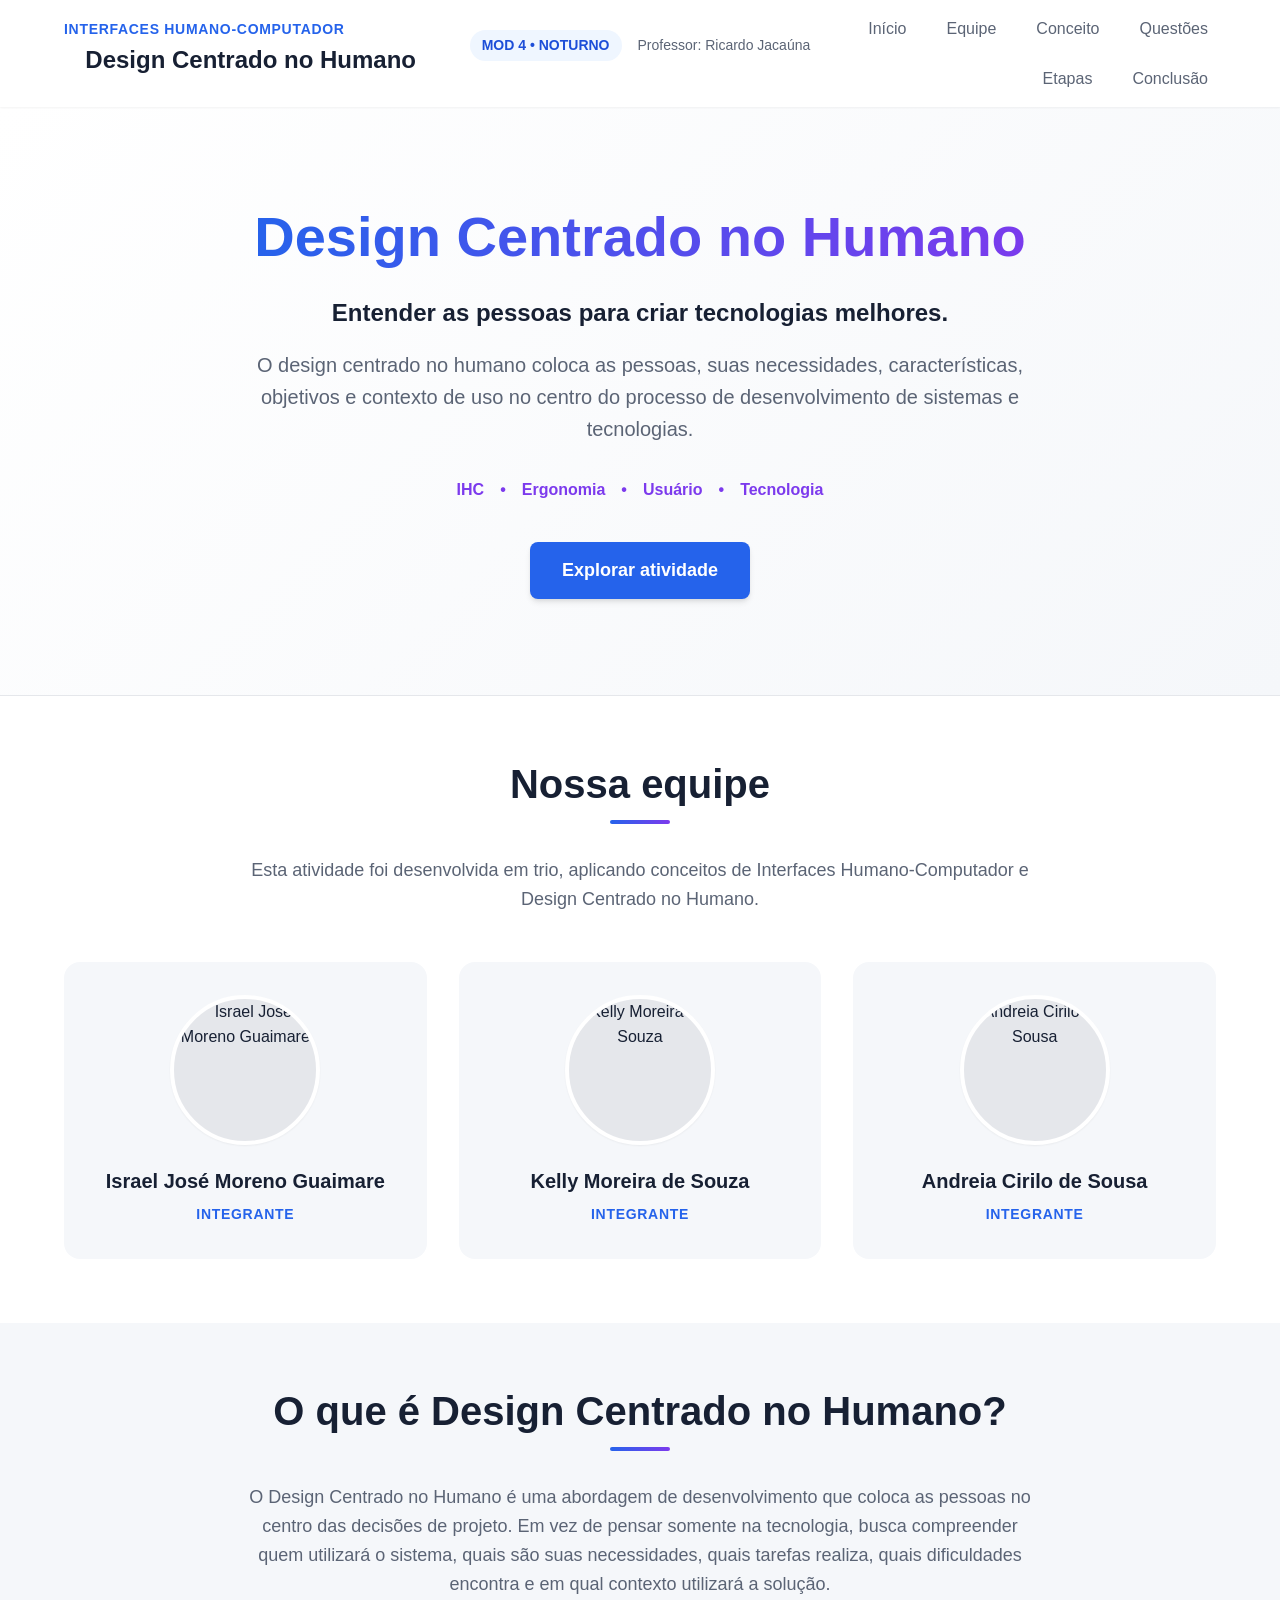
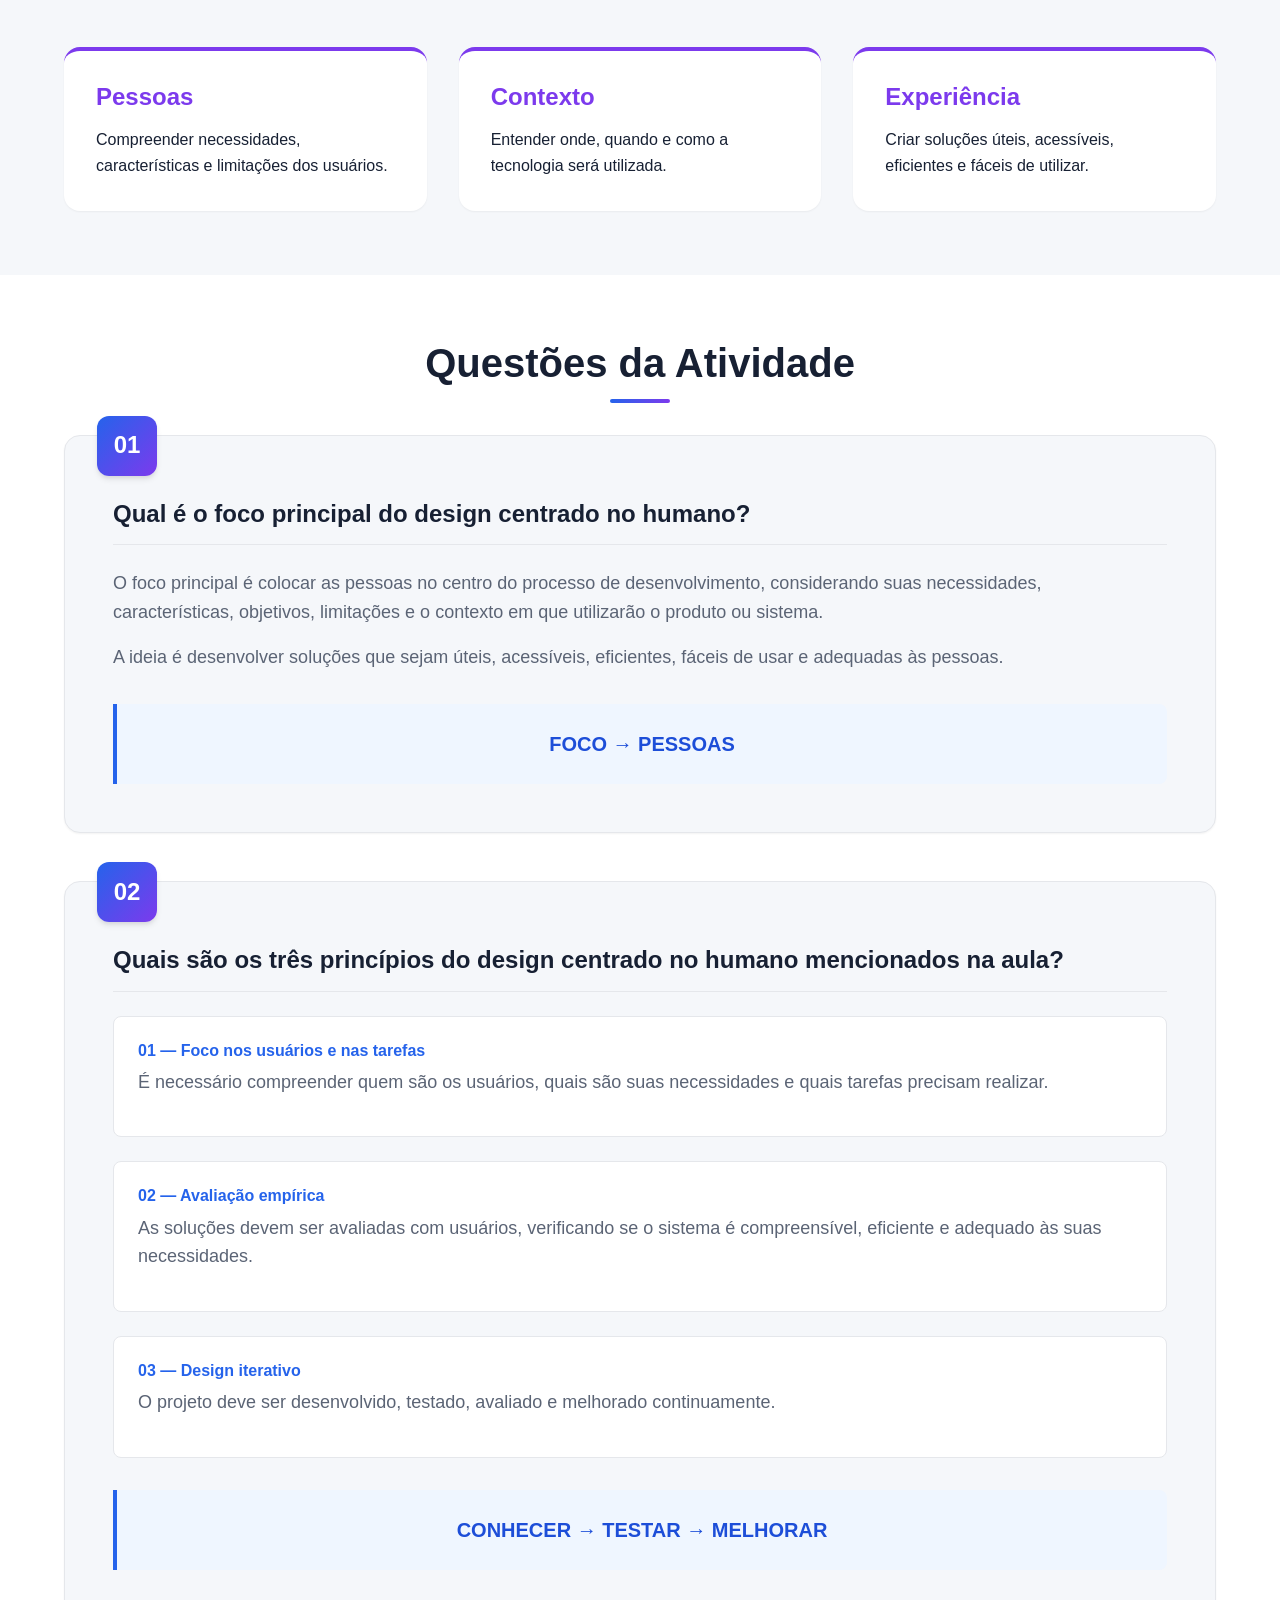
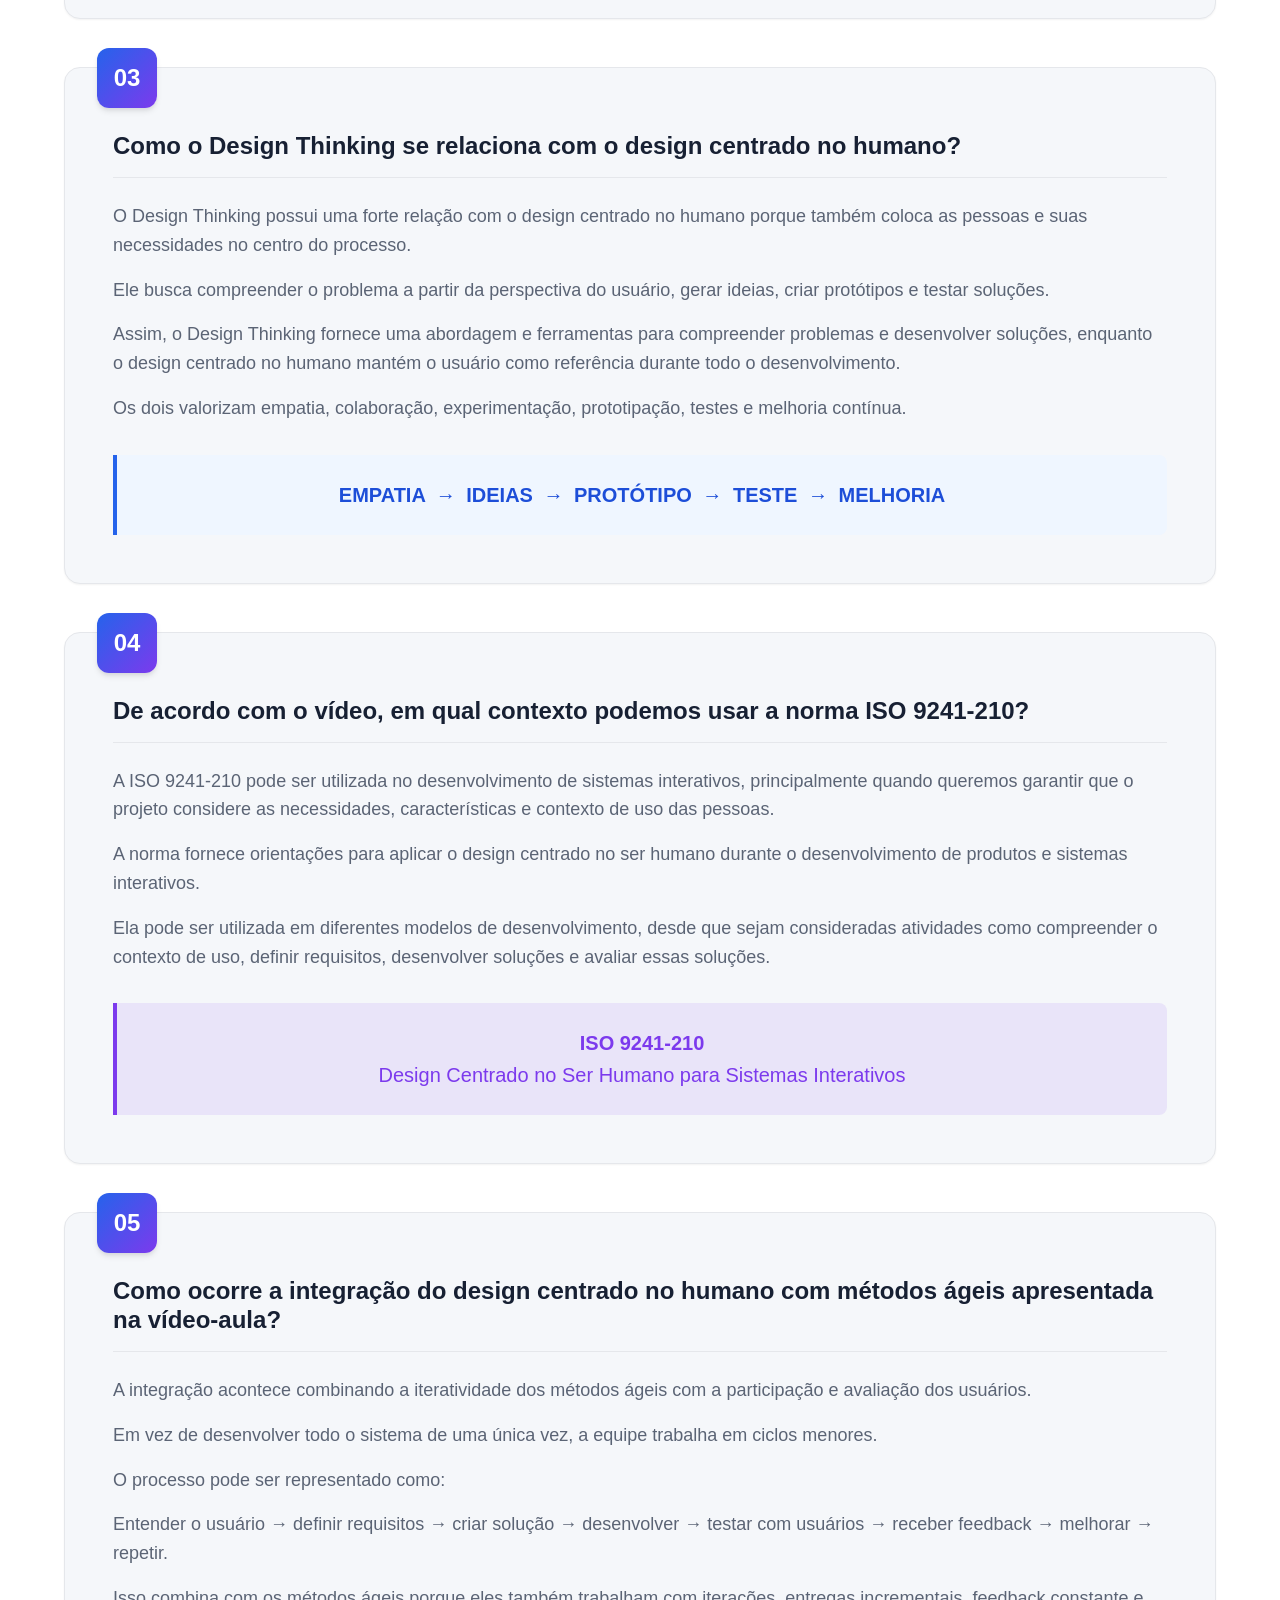
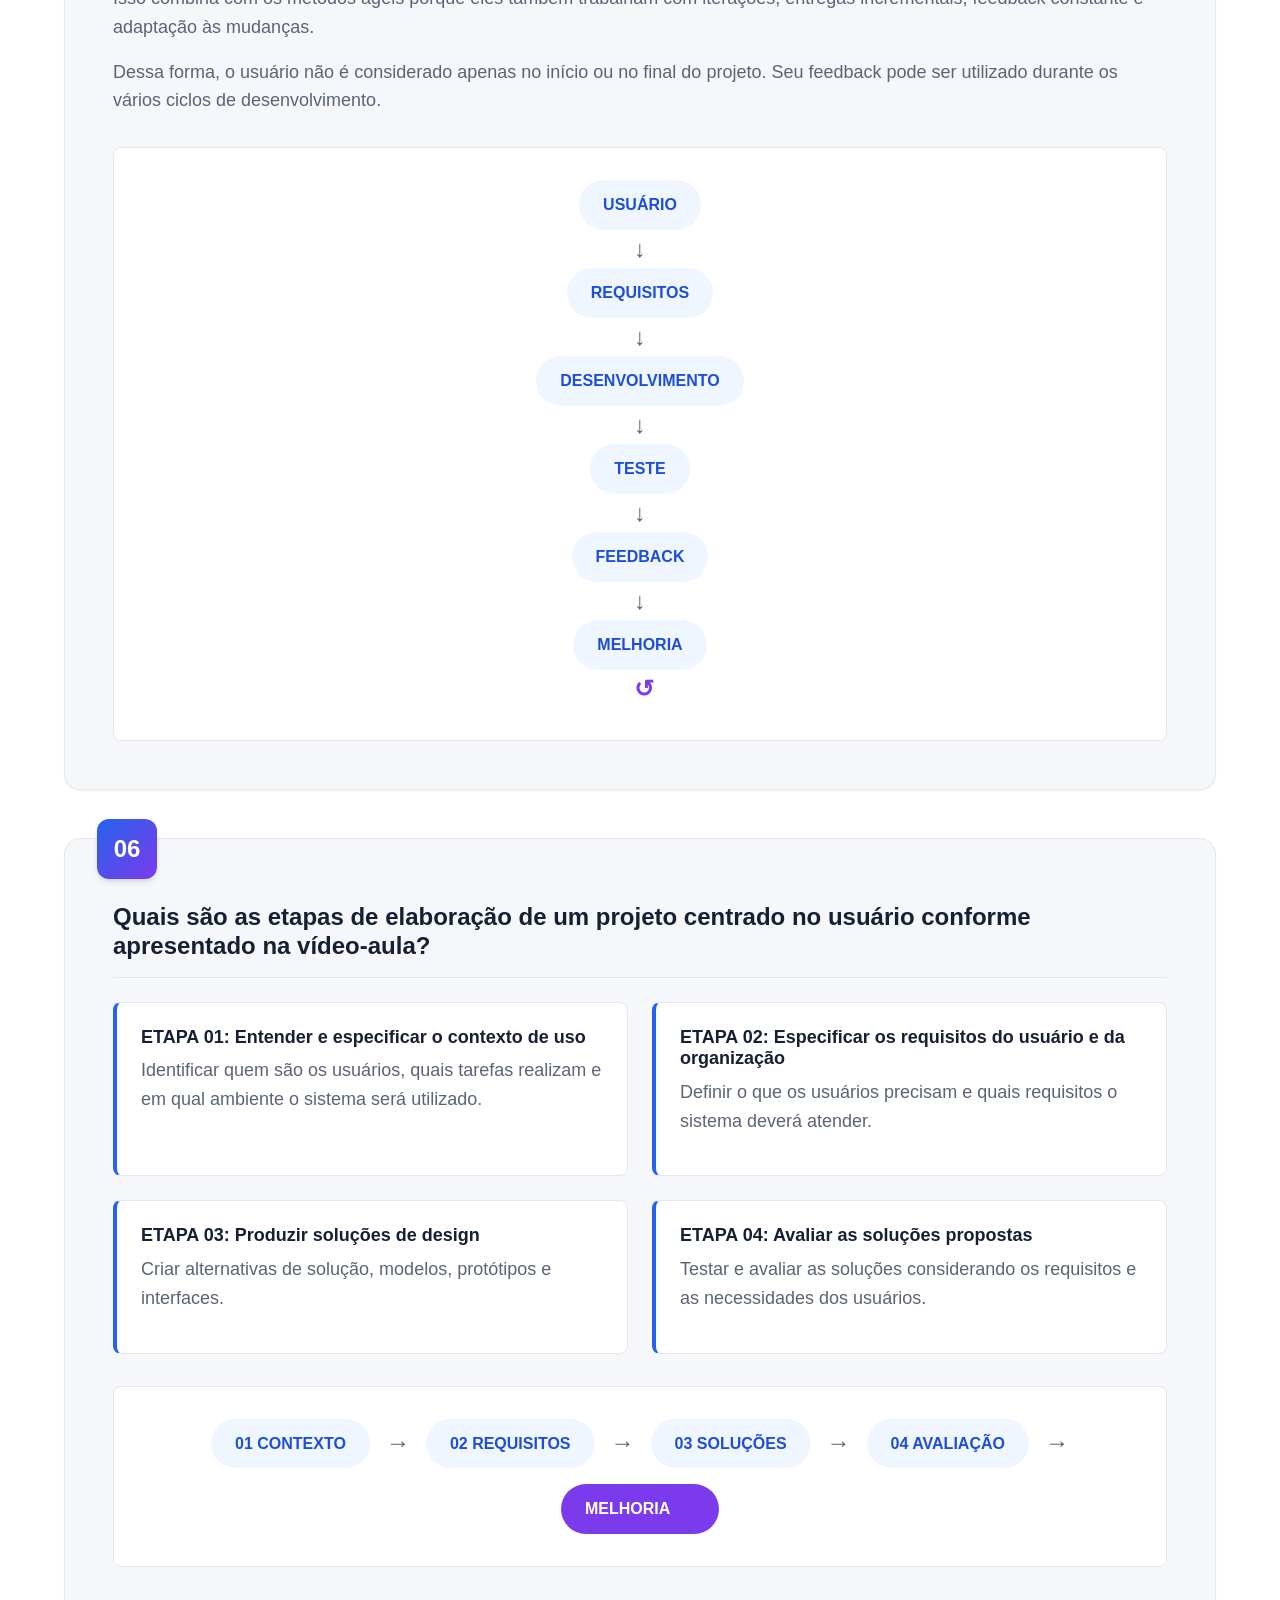
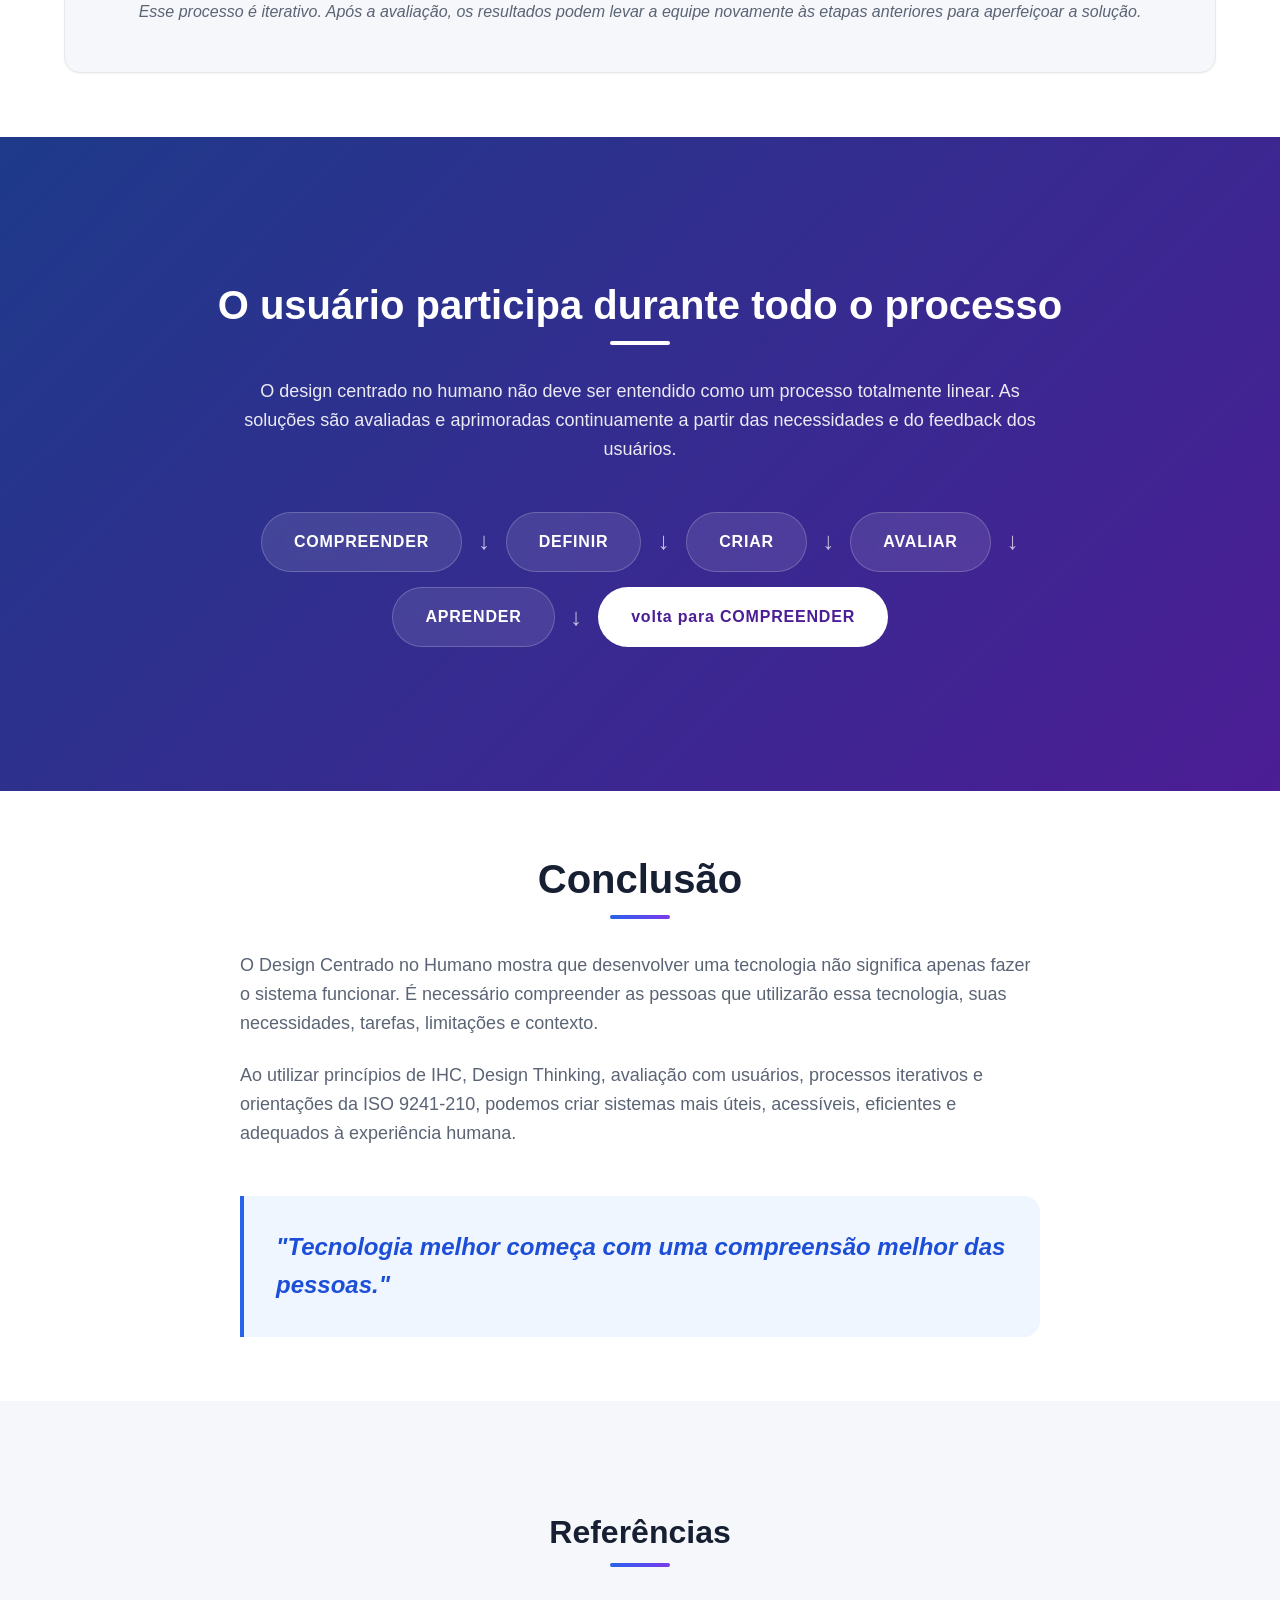
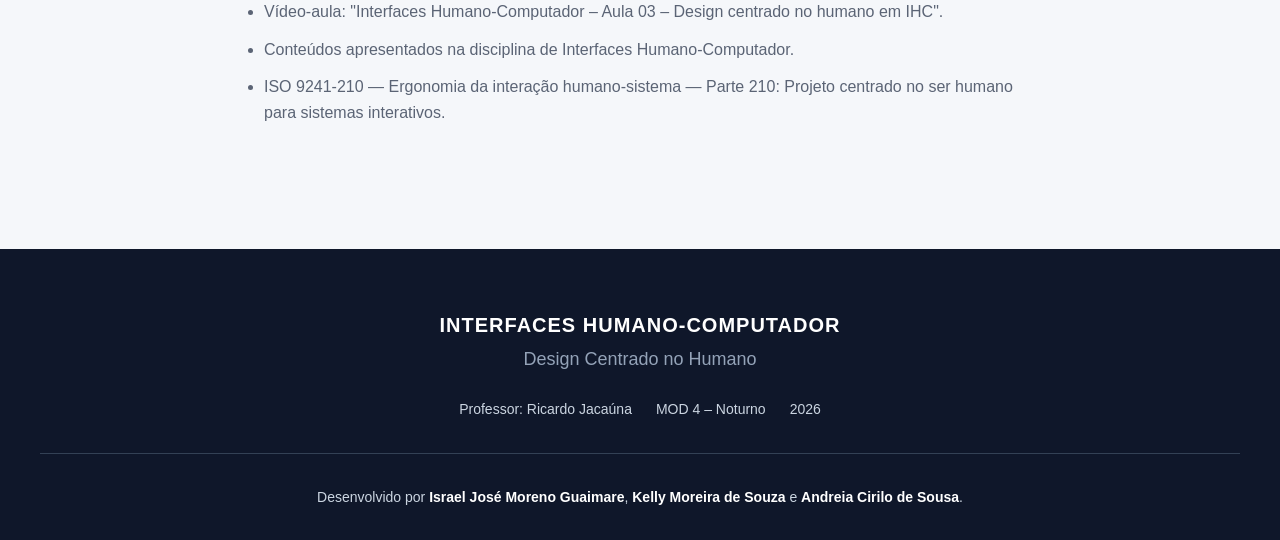
==== atividade-ihc/index.html @ 7237f689 "Projeto Acesso em Foco" ====
<!DOCTYPE html>
<html lang="pt-BR">
<head>
    <meta charset="UTF-8">
    <meta name="viewport" content="width=device-width, initial-scale=1.0">
    <meta name="description" content="Atividade acadêmica sobre Design Centrado no Humano na disciplina de Interfaces Humano-Computador.">
    <title>Design Centrado no Humano | IHC</title>
    <link rel="stylesheet" href="style.css">
</head>
<body>
    <header class="main-header">
        <div class="header-container">
            <div class="header-titles">
                <span class="discipline">INTERFACES HUMANO-COMPUTADOR</span>
                <h2 class="main-topic">Design Centrado no Humano</h2>
            </div>
            <div class="header-info">
                <span class="badge">MOD 4 &bull; NOTURNO</span>
                <span class="professor">Professor: Ricardo Jacaúna</span>
            </div>
            <nav class="main-nav" aria-label="Navegação principal">
                <ul>
                    <li><a href="#inicio">Início</a></li>
                    <li><a href="#equipe">Equipe</a></li>
                    <li><a href="#conceito">Conceito</a></li>
                    <li><a href="#questoes">Questões</a></li>
                    <li><a href="#etapas">Etapas</a></li>
                    <li><a href="#conclusao">Conclusão</a></li>
                </ul>
            </nav>
        </div>
    </header>

    <main>
        <section id="inicio" class="hero-section">
            <div class="hero-content">
                <h1 class="hero-title">Design Centrado no Humano</h1>
                <p class="hero-subtitle"><strong>Entender as pessoas para criar tecnologias melhores.</strong></p>
                <p class="hero-text">O design centrado no humano coloca as pessoas, suas necessidades, características, objetivos e contexto de uso no centro do processo de desenvolvimento de sistemas e tecnologias.</p>
                <div class="hero-tags">
                    <span>IHC</span> &bull; <span>Ergonomia</span> &bull; <span>Usuário</span> &bull; <span>Tecnologia</span>
                </div>
                <a href="#questoes" class="btn-primary">Explorar atividade</a>
            </div>
        </section>

        <section id="equipe" class="team-section">
            <div class="section-container">
                <h2>Nossa equipe</h2>
                <p class="section-intro">Esta atividade foi desenvolvida em trio, aplicando conceitos de Interfaces Humano-Computador e Design Centrado no Humano.</p>
                <div class="team-grid">
                    <article class="team-card">
                        <div class="img-wrapper">
                            <img src="img/israel.jpg" alt="Israel José Moreno Guaimare" class="team-img">
                        </div>
                        <h3 class="team-name">Israel José Moreno Guaimare</h3>
                        <span class="team-role">Integrante</span>
                    </article>
                    <article class="team-card">
                        <div class="img-wrapper">
                            <img src="img/kelly.jpg" alt="Kelly Moreira de Souza" class="team-img">
                        </div>
                        <h3 class="team-name">Kelly Moreira de Souza</h3>
                        <span class="team-role">Integrante</span>
                    </article>
                    <article class="team-card">
                        <div class="img-wrapper">
                            <img src="img/andreia.jpg" alt="Andreia Cirilo de Sousa" class="team-img">
                        </div>
                        <h3 class="team-name">Andreia Cirilo de Sousa</h3>
                        <span class="team-role">Integrante</span>
                    </article>
                </div>
            </div>
        </section>

        <section id="conceito" class="concept-section">
            <div class="section-container">
                <h2>O que é Design Centrado no Humano?</h2>
                <p class="section-intro">O Design Centrado no Humano é uma abordagem de desenvolvimento que coloca as pessoas no centro das decisões de projeto. Em vez de pensar somente na tecnologia, busca compreender quem utilizará o sistema, quais são suas necessidades, quais tarefas realiza, quais dificuldades encontra e em qual contexto utilizará a solução.</p>
                <div class="concept-grid">
                    <article class="concept-card">
                        <h3>Pessoas</h3>
                        <p>Compreender necessidades, características e limitações dos usuários.</p>
                    </article>
                    <article class="concept-card">
                        <h3>Contexto</h3>
                        <p>Entender onde, quando e como a tecnologia será utilizada.</p>
                    </article>
                    <article class="concept-card">
                        <h3>Experiência</h3>
                        <p>Criar soluções úteis, acessíveis, eficientes e fáceis de utilizar.</p>
                    </article>
                </div>
            </div>
        </section>

        <section id="questoes" class="questions-section">
            <div class="section-container">
                <h2>Questões da Atividade</h2>
                <div class="questions-grid">
                    <article class="question-card">
                        <div class="question-number">01</div>
                        <h3>Qual é o foco principal do design centrado no humano?</h3>
                        <div class="question-answer">
                            <p>O foco principal é colocar as pessoas no centro do processo de desenvolvimento, considerando suas necessidades, características, objetivos, limitações e o contexto em que utilizarão o produto ou sistema.</p>
                            <p>A ideia é desenvolver soluções que sejam úteis, acessíveis, eficientes, fáceis de usar e adequadas às pessoas.</p>
                        </div>
                        <div class="highlight-box">
                            <strong>FOCO &rarr; PESSOAS</strong>
                        </div>
                    </article>

                    <article class="question-card">
                        <div class="question-number">02</div>
                        <h3>Quais são os três princípios do design centrado no humano mencionados na aula?</h3>
                        <div class="question-answer principles-blocks">
                            <div class="principle-block">
                                <h4>01 &mdash; Foco nos usuários e nas tarefas</h4>
                                <p>É necessário compreender quem são os usuários, quais são suas necessidades e quais tarefas precisam realizar.</p>
                            </div>
                            <div class="principle-block">
                                <h4>02 &mdash; Avaliação empírica</h4>
                                <p>As soluções devem ser avaliadas com usuários, verificando se o sistema é compreensível, eficiente e adequado às suas necessidades.</p>
                            </div>
                            <div class="principle-block">
                                <h4>03 &mdash; Design iterativo</h4>
                                <p>O projeto deve ser desenvolvido, testado, avaliado e melhorado continuamente.</p>
                            </div>
                        </div>
                        <div class="highlight-box">
                            <strong>CONHECER &rarr; TESTAR &rarr; MELHORAR</strong>
                        </div>
                    </article>

                    <article class="question-card">
                        <div class="question-number">03</div>
                        <h3>Como o Design Thinking se relaciona com o design centrado no humano?</h3>
                        <div class="question-answer">
                            <p>O Design Thinking possui uma forte relação com o design centrado no humano porque também coloca as pessoas e suas necessidades no centro do processo.</p>
                            <p>Ele busca compreender o problema a partir da perspectiva do usuário, gerar ideias, criar protótipos e testar soluções.</p>
                            <p>Assim, o Design Thinking fornece uma abordagem e ferramentas para compreender problemas e desenvolver soluções, enquanto o design centrado no humano mantém o usuário como referência durante todo o desenvolvimento.</p>
                            <p>Os dois valorizam empatia, colaboração, experimentação, prototipação, testes e melhoria contínua.</p>
                        </div>
                        <div class="highlight-box flowchart-inline">
                            <strong>EMPATIA &rarr; IDEIAS &rarr; PROTÓTIPO &rarr; TESTE &rarr; MELHORIA</strong>
                        </div>
                    </article>

                    <article class="question-card">
                        <div class="question-number">04</div>
                        <h3>De acordo com o vídeo, em qual contexto podemos usar a norma ISO 9241-210?</h3>
                        <div class="question-answer">
                            <p>A ISO 9241-210 pode ser utilizada no desenvolvimento de sistemas interativos, principalmente quando queremos garantir que o projeto considere as necessidades, características e contexto de uso das pessoas.</p>
                            <p>A norma fornece orientações para aplicar o design centrado no ser humano durante o desenvolvimento de produtos e sistemas interativos.</p>
                            <p>Ela pode ser utilizada em diferentes modelos de desenvolvimento, desde que sejam consideradas atividades como compreender o contexto de uso, definir requisitos, desenvolver soluções e avaliar essas soluções.</p>
                        </div>
                        <div class="highlight-box highlight-iso">
                            <strong>ISO 9241-210</strong><br>
                            <span>Design Centrado no Ser Humano para Sistemas Interativos</span>
                        </div>
                    </article>

                    <article class="question-card">
                        <div class="question-number">05</div>
                        <h3>Como ocorre a integração do design centrado no humano com métodos ágeis apresentada na vídeo-aula?</h3>
                        <div class="question-answer">
                            <p>A integração acontece combinando a iteratividade dos métodos ágeis com a participação e avaliação dos usuários.</p>
                            <p>Em vez de desenvolver todo o sistema de uma única vez, a equipe trabalha em ciclos menores.</p>
                            <p>O processo pode ser representado como:</p>
                            <p>Entender o usuário &rarr; definir requisitos &rarr; criar solução &rarr; desenvolver &rarr; testar com usuários &rarr; receber feedback &rarr; melhorar &rarr; repetir.</p>
                            <p>Isso combina com os métodos ágeis porque eles também trabalham com iterações, entregas incrementais, feedback constante e adaptação às mudanças.</p>
                            <p>Dessa forma, o usuário não é considerado apenas no início ou no final do projeto. Seu feedback pode ser utilizado durante os vários ciclos de desenvolvimento.</p>
                        </div>
                        <div class="flowchart-vertical">
                            <div class="flow-item">USUÁRIO</div>
                            <div class="flow-arrow">&darr;</div>
                            <div class="flow-item">REQUISITOS</div>
                            <div class="flow-arrow">&darr;</div>
                            <div class="flow-item">DESENVOLVIMENTO</div>
                            <div class="flow-arrow">&darr;</div>
                            <div class="flow-item">TESTE</div>
                            <div class="flow-arrow">&darr;</div>
                            <div class="flow-item">FEEDBACK</div>
                            <div class="flow-arrow">&darr;</div>
                            <div class="flow-item">MELHORIA</div>
                            <div class="flow-arrow return-arrow">&circlearrowleft;</div>
                        </div>
                    </article>

                    <article class="question-card" id="etapas">
                        <div class="question-number">06</div>
                        <h3>Quais são as etapas de elaboração de um projeto centrado no usuário conforme apresentado na vídeo-aula?</h3>
                        <div class="question-answer stages-list">
                            <div class="stage-block">
                                <h4>ETAPA 01: Entender e especificar o contexto de uso</h4>
                                <p>Identificar quem são os usuários, quais tarefas realizam e em qual ambiente o sistema será utilizado.</p>
                            </div>
                            <div class="stage-block">
                                <h4>ETAPA 02: Especificar os requisitos do usuário e da organização</h4>
                                <p>Definir o que os usuários precisam e quais requisitos o sistema deverá atender.</p>
                            </div>
                            <div class="stage-block">
                                <h4>ETAPA 03: Produzir soluções de design</h4>
                                <p>Criar alternativas de solução, modelos, protótipos e interfaces.</p>
                            </div>
                            <div class="stage-block">
                                <h4>ETAPA 04: Avaliar as soluções propostas</h4>
                                <p>Testar e avaliar as soluções considerando os requisitos e as necessidades dos usuários.</p>
                            </div>
                        </div>
                        <div class="flowchart-horizontal">
                            <div class="flow-item">01 CONTEXTO</div>
                            <div class="flow-arrow">&rarr;</div>
                            <div class="flow-item">02 REQUISITOS</div>
                            <div class="flow-arrow">&rarr;</div>
                            <div class="flow-item">03 SOLUÇÕES</div>
                            <div class="flow-arrow">&rarr;</div>
                            <div class="flow-item">04 AVALIAÇÃO</div>
                            <div class="flow-arrow">&rarr;</div>
                            <div class="flow-item highlight">MELHORIA <span class="return-arrow">&circlearrowleft;</span></div>
                        </div>
                        <p class="stage-note">Esse processo é iterativo. Após a avaliação, os resultados podem levar a equipe novamente às etapas anteriores para aperfeiçoar a solução.</p>
                    </article>
                </div>
            </div>
        </section>

        <section class="special-process-section">
            <div class="section-container">
                <h2>O usuário participa durante todo o processo</h2>
                <p class="section-intro">O design centrado no humano não deve ser entendido como um processo totalmente linear. As soluções são avaliadas e aprimoradas continuamente a partir das necessidades e do feedback dos usuários.</p>
                
                <div class="process-circle">
                    <div class="process-step">COMPREENDER</div>
                    <div class="process-arrow">&darr;</div>
                    <div class="process-step">DEFINIR</div>
                    <div class="process-arrow">&darr;</div>
                    <div class="process-step">CRIAR</div>
                    <div class="process-arrow">&darr;</div>
                    <div class="process-step">AVALIAR</div>
                    <div class="process-arrow">&darr;</div>
                    <div class="process-step">APRENDER</div>
                    <div class="process-arrow">&darr;</div>
                    <div class="process-step return">volta para COMPREENDER</div>
                </div>
            </div>
        </section>

        <section id="conclusao" class="conclusion-section">
            <div class="section-container">
                <h2>Conclusão</h2>
                <div class="conclusion-content">
                    <p>O Design Centrado no Humano mostra que desenvolver uma tecnologia não significa apenas fazer o sistema funcionar. É necessário compreender as pessoas que utilizarão essa tecnologia, suas necessidades, tarefas, limitações e contexto.</p>
                    <p>Ao utilizar princípios de IHC, Design Thinking, avaliação com usuários, processos iterativos e orientações da ISO 9241-210, podemos criar sistemas mais úteis, acessíveis, eficientes e adequados à experiência humana.</p>
                    <blockquote class="conclusion-highlight">
                        "Tecnologia melhor começa com uma compreensão melhor das pessoas."
                    </blockquote>
                </div>
            </div>
        </section>

        <section id="referencias" class="references-section">
            <div class="section-container">
                <h2>Referências</h2>
                <ul class="references-list">
                    <li>Vídeo-aula: "Interfaces Humano-Computador – Aula 03 – Design centrado no humano em IHC".</li>
                    <li>Conteúdos apresentados na disciplina de Interfaces Humano-Computador.</li>
                    <li>ISO 9241-210 — Ergonomia da interação humano-sistema — Parte 210: Projeto centrado no ser humano para sistemas interativos.</li>
                </ul>
            </div>
        </section>
    </main>

    <footer class="main-footer">
        <div class="footer-container">
            <div class="footer-info">
                <h3>Interfaces Humano-Computador</h3>
                <p>Design Centrado no Humano</p>
                <div class="footer-details">
                    <span>Professor: Ricardo Jacaúna</span>
                    <span>MOD 4 &ndash; Noturno</span>
                    <span>2026</span>
                </div>
            </div>
            <div class="footer-credits">
                <p>Desenvolvido por <strong>Israel José Moreno Guaimare</strong>, <strong>Kelly Moreira de Souza</strong> e <strong>Andreia Cirilo de Sousa</strong>.</p>
            </div>
        </div>
    </footer>
</body>
</html>
---- atividade-ihc/style.css ----
/* ==========================================================================
   1. RESET
   ========================================================================== */
*, *::before, *::after {
    box-sizing: border-box;
    margin: 0;
    padding: 0;
}

html {
    scroll-behavior: smooth;
}

body {
    font-family: 'Segoe UI', Roboto, Helvetica, Arial, sans-serif;
    line-height: 1.6;
    background-color: var(--background);
    color: var(--text);
    -webkit-font-smoothing: antialiased;
}

img {
    max-width: 100%;
    display: block;
}

a {
    text-decoration: none;
    color: inherit;
}

ul {
    list-style: none;
}

/* ==========================================================================
   2. VARIÁVEIS
   ========================================================================== */
:root {
    --primary: #2563EB;
    --primary-dark: #1D4ED8;
    --primary-light: #EFF6FF;
    --secondary: #7C3AED;
    --background: #F5F7FA;
    --surface: #FFFFFF;
    --text: #172033;
    --text-muted: #5B6475;
    --border: #E5E7EB;
    --shadow-sm: 0 1px 2px 0 rgba(0, 0, 0, 0.05);
    --shadow-md: 0 4px 6px -1px rgba(0, 0, 0, 0.1), 0 2px 4px -1px rgba(0, 0, 0, 0.06);
    --shadow-lg: 0 10px 15px -3px rgba(0, 0, 0, 0.1), 0 4px 6px -2px rgba(0, 0, 0, 0.05);
    --radius-md: 0.5rem;
    --radius-lg: 1rem;
    --transition: all 0.3s ease;
}

/* ==========================================================================
   3. BASE & UTILITÁRIOS
   ========================================================================== */
.section-container {
    max-width: 1200px;
    margin: 0 auto;
    padding: 4rem 1.5rem;
}

h1, h2, h3, h4 {
    color: var(--text);
    line-height: 1.2;
    margin-bottom: 1rem;
}

h2 {
    font-size: 2.5rem;
    text-align: center;
    margin-bottom: 2rem;
    position: relative;
    padding-bottom: 1rem;
}

h2::after {
    content: '';
    position: absolute;
    bottom: 0;
    left: 50%;
    transform: translateX(-50%);
    width: 60px;
    height: 4px;
    background: linear-gradient(90deg, var(--primary), var(--secondary));
    border-radius: 2px;
}

.section-intro {
    text-align: center;
    max-width: 800px;
    margin: 0 auto 3rem;
    font-size: 1.125rem;
    color: var(--text-muted);
}

.btn-primary {
    display: inline-block;
    background-color: var(--primary);
    color: white;
    padding: 0.875rem 2rem;
    border-radius: var(--radius-md);
    font-weight: 600;
    font-size: 1.125rem;
    transition: var(--transition);
    box-shadow: var(--shadow-md);
}

.btn-primary:hover {
    background-color: var(--primary-dark);
    transform: translateY(-2px);
    box-shadow: var(--shadow-lg);
}

/* ==========================================================================
   4. HEADER
   ========================================================================== */
.main-header {
    background-color: var(--surface);
    box-shadow: var(--shadow-sm);
    position: sticky;
    top: 0;
    z-index: 100;
    padding: 1rem 0;
}

.header-container {
    max-width: 1200px;
    margin: 0 auto;
    padding: 0 1.5rem;
    display: flex;
    flex-wrap: wrap;
    justify-content: space-between;
    align-items: center;
    gap: 1rem;
}

.header-titles {
    flex: 1 1 100%;
    text-align: center;
}

.discipline {
    font-size: 0.875rem;
    font-weight: 700;
    color: var(--primary);
    letter-spacing: 0.05em;
    text-transform: uppercase;
}

.main-topic {
    font-size: 1.5rem;
    margin: 0.25rem 0 0;
}

.main-topic::after {
    display: none;
}

.header-info {
    display: flex;
    gap: 1rem;
    align-items: center;
    flex: 1 1 100%;
    justify-content: center;
    margin-bottom: 1rem;
    font-size: 0.875rem;
    color: var(--text-muted);
}

.badge {
    background-color: var(--primary-light);
    color: var(--primary-dark);
    padding: 0.25rem 0.75rem;
    border-radius: 9999px;
    font-weight: 600;
}

.professor {
    font-weight: 500;
}

/* ==========================================================================
   5. NAVEGAÇÃO
   ========================================================================== */
.main-nav {
    flex: 1 1 100%;
}

.main-nav ul {
    display: flex;
    justify-content: center;
    gap: 1.5rem;
    flex-wrap: wrap;
}

.main-nav a {
    font-weight: 500;
    color: var(--text-muted);
    transition: var(--transition);
    padding: 0.5rem;
}

.main-nav a:hover,
.main-nav a:focus-visible {
    color: var(--primary);
}

/* ==========================================================================
   6. HERO
   ========================================================================== */
.hero-section {
    background: linear-gradient(135deg, var(--surface) 0%, var(--background) 100%);
    padding: 6rem 1.5rem;
    text-align: center;
    border-bottom: 1px solid var(--border);
}

.hero-content {
    max-width: 800px;
    margin: 0 auto;
}

.hero-title {
    font-size: 3.5rem;
    background: linear-gradient(90deg, var(--primary), var(--secondary));
    -webkit-background-clip: text;
    -webkit-text-fill-color: transparent;
    margin-bottom: 1.5rem;
}

.hero-subtitle {
    font-size: 1.5rem;
    color: var(--text);
    margin-bottom: 1rem;
}

.hero-text {
    font-size: 1.25rem;
    color: var(--text-muted);
    margin-bottom: 2rem;
}

.hero-tags {
    display: flex;
    justify-content: center;
    gap: 1rem;
    margin-bottom: 2.5rem;
    color: var(--secondary);
    font-weight: 600;
    flex-wrap: wrap;
}

/* ==========================================================================
   7. EQUIPE
   ========================================================================== */
.team-section {
    background-color: var(--surface);
}

.team-grid {
    display: grid;
    grid-template-columns: repeat(auto-fit, minmax(250px, 1fr));
    gap: 2rem;
}

.team-card {
    text-align: center;
    background-color: var(--background);
    padding: 2rem;
    border-radius: var(--radius-lg);
    transition: var(--transition);
    border: 1px solid transparent;
}

.team-card:hover {
    transform: translateY(-5px);
    box-shadow: var(--shadow-md);
    border-color: var(--border);
}

.img-wrapper {
    width: 150px;
    height: 150px;
    margin: 0 auto 1.5rem;
    border-radius: 50%;
    overflow: hidden;
    background-color: var(--border);
    border: 4px solid var(--surface);
    box-shadow: var(--shadow-sm);
}

.team-img {
    width: 100%;
    height: 100%;
    object-fit: cover;
    transition: var(--transition);
}

.team-card:hover .team-img {
    transform: scale(1.05);
}

.team-name {
    font-size: 1.25rem;
    margin-bottom: 0.5rem;
}

.team-role {
    color: var(--primary);
    font-weight: 600;
    font-size: 0.875rem;
    text-transform: uppercase;
    letter-spacing: 0.05em;
}

/* ==========================================================================
   8. CONCEITO
   ========================================================================== */
.concept-grid {
    display: grid;
    grid-template-columns: repeat(auto-fit, minmax(280px, 1fr));
    gap: 2rem;
    margin-top: 3rem;
}

.concept-card {
    background-color: var(--surface);
    padding: 2rem;
    border-radius: var(--radius-lg);
    box-shadow: var(--shadow-sm);
    border-top: 4px solid var(--secondary);
    transition: var(--transition);
}

.concept-card:hover {
    transform: translateY(-5px);
    box-shadow: var(--shadow-md);
}

.concept-card h3 {
    color: var(--secondary);
    font-size: 1.5rem;
    margin-bottom: 1rem;
}

/* ==========================================================================
   9. QUESTÕES
   ========================================================================== */
.questions-section {
    background-color: var(--surface);
}

.questions-grid {
    display: flex;
    flex-direction: column;
    gap: 3rem;
}

.question-card {
    background-color: var(--background);
    padding: 3rem;
    border-radius: var(--radius-lg);
    box-shadow: var(--shadow-sm);
    position: relative;
    border: 1px solid var(--border);
    transition: var(--transition);
}

.question-card:hover {
    box-shadow: var(--shadow-md);
    border-color: var(--primary-light);
}

.question-number {
    position: absolute;
    top: -20px;
    left: 2rem;
    background: linear-gradient(135deg, var(--primary), var(--secondary));
    color: white;
    font-size: 1.5rem;
    font-weight: 700;
    width: 60px;
    height: 60px;
    display: flex;
    align-items: center;
    justify-content: center;
    border-radius: 12px;
    box-shadow: var(--shadow-md);
}

.question-card h3 {
    font-size: 1.5rem;
    margin-top: 1rem;
    margin-bottom: 1.5rem;
    padding-bottom: 1rem;
    border-bottom: 1px solid var(--border);
}

.question-answer p {
    margin-bottom: 1rem;
    font-size: 1.125rem;
    color: var(--text-muted);
}

.highlight-box {
    margin-top: 2rem;
    padding: 1.5rem;
    background-color: var(--primary-light);
    border-left: 4px solid var(--primary);
    border-radius: 0 var(--radius-md) var(--radius-md) 0;
    color: var(--primary-dark);
    font-size: 1.25rem;
    text-align: center;
}

.highlight-iso {
    background-color: rgba(124, 58, 237, 0.1);
    border-left-color: var(--secondary);
    color: var(--secondary);
}

/* Blocos de Princípios (Q2) */
.principles-blocks {
    display: flex;
    flex-direction: column;
    gap: 1.5rem;
    margin-top: 1.5rem;
}

.principle-block {
    background-color: var(--surface);
    padding: 1.5rem;
    border-radius: var(--radius-md);
    border: 1px solid var(--border);
}

.principle-block h4 {
    color: var(--primary);
    margin-bottom: 0.5rem;
}

/* Lista de Etapas (Q6) */
.stages-list {
    display: grid;
    grid-template-columns: 1fr 1fr;
    gap: 1.5rem;
    margin-bottom: 2rem;
}

.stage-block {
    background-color: var(--surface);
    padding: 1.5rem;
    border-radius: var(--radius-md);
    border: 1px solid var(--border);
    border-left: 4px solid var(--primary);
}

.stage-block h4 {
    font-size: 1.125rem;
    margin-bottom: 0.5rem;
}

.stage-note {
    margin-top: 2rem;
    font-style: italic;
    color: var(--text-muted);
    text-align: center;
}

/* ==========================================================================
   10. FLUXOGRAMAS
   ========================================================================== */
.flowchart-inline {
    word-spacing: 0.25em;
}

.flowchart-vertical {
    display: flex;
    flex-direction: column;
    align-items: center;
    margin-top: 2rem;
    background-color: var(--surface);
    padding: 2rem;
    border-radius: var(--radius-md);
    border: 1px solid var(--border);
}

.flowchart-horizontal {
    display: flex;
    flex-wrap: wrap;
    justify-content: center;
    align-items: center;
    gap: 1rem;
    margin-top: 2rem;
    background-color: var(--surface);
    padding: 2rem;
    border-radius: var(--radius-md);
    border: 1px solid var(--border);
}

.flow-item {
    background-color: var(--primary-light);
    color: var(--primary-dark);
    padding: 0.75rem 1.5rem;
    border-radius: 9999px;
    font-weight: 700;
    text-align: center;
}

.flow-item.highlight {
    background-color: var(--secondary);
    color: white;
}

.flow-arrow {
    color: var(--text-muted);
    font-size: 1.5rem;
    font-weight: bold;
}

.return-arrow {
    color: var(--secondary);
    font-weight: bold;
    margin-left: 0.5rem;
}

/* Seção Especial (Processo Iterativo) */
.special-process-section {
    background: linear-gradient(135deg, #1e3a8a 0%, #4c1d95 100%);
    color: white;
    text-align: center;
    padding: 5rem 0;
}

.special-process-section h2, 
.special-process-section .section-intro {
    color: white;
}

.special-process-section h2::after {
    background: white;
}

.special-process-section .section-intro {
    opacity: 0.9;
}

.process-circle {
    display: flex;
    flex-wrap: wrap;
    justify-content: center;
    align-items: center;
    gap: 1rem;
    max-width: 800px;
    margin: 3rem auto 0;
}

.process-step {
    background-color: rgba(255, 255, 255, 0.1);
    backdrop-filter: blur(10px);
    border: 1px solid rgba(255, 255, 255, 0.2);
    padding: 1rem 2rem;
    border-radius: 9999px;
    font-weight: 700;
    letter-spacing: 0.05em;
}

.process-step.return {
    background-color: white;
    color: #4c1d95;
}

.process-arrow {
    font-size: 1.5rem;
    opacity: 0.7;
    transform: rotate(-90deg);
}

/* ==========================================================================
   11. CONCLUSÃO
   ========================================================================== */
.conclusion-section {
    background-color: var(--surface);
}

.conclusion-content {
    max-width: 800px;
    margin: 0 auto;
    font-size: 1.125rem;
    color: var(--text-muted);
}

.conclusion-content p {
    margin-bottom: 1.5rem;
}

.conclusion-highlight {
    margin-top: 3rem;
    padding: 2rem;
    background-color: var(--primary-light);
    border-left: 4px solid var(--primary);
    font-size: 1.5rem;
    font-weight: 600;
    color: var(--primary-dark);
    font-style: italic;
    border-radius: 0 var(--radius-lg) var(--radius-lg) 0;
}

/* ==========================================================================
   12. REFERÊNCIAS
   ========================================================================== */
.references-section {
    background-color: var(--background);
    padding: 3rem 1.5rem;
}

.references-section h2 {
    font-size: 2rem;
    margin-bottom: 2rem;
}

.references-list {
    max-width: 800px;
    margin: 0 auto;
    list-style: disc;
    padding-left: 1.5rem;
    color: var(--text-muted);
}

.references-list li {
    margin-bottom: 0.75rem;
}

/* ==========================================================================
   13. FOOTER
   ========================================================================== */
.main-footer {
    background-color: #0f172a;
    color: #cbd5e1;
    padding: 4rem 1.5rem 2rem;
}

.footer-container {
    max-width: 1200px;
    margin: 0 auto;
    display: flex;
    flex-direction: column;
    gap: 2rem;
    text-align: center;
}

.footer-info h3 {
    color: white;
    font-size: 1.25rem;
    margin-bottom: 0.5rem;
    text-transform: uppercase;
    letter-spacing: 0.05em;
}

.footer-info p {
    font-size: 1.125rem;
    color: #94a3b8;
    margin-bottom: 1.5rem;
}

.footer-details {
    display: flex;
    justify-content: center;
    gap: 1.5rem;
    flex-wrap: wrap;
    font-size: 0.875rem;
    padding-bottom: 2rem;
    border-bottom: 1px solid #334155;
}

.footer-credits {
    font-size: 0.875rem;
}

.footer-credits strong {
    color: white;
}

/* ==========================================================================
   14. RESPONSIVIDADE
   ========================================================================== */
@media (min-width: 992px) {
    .header-container {
        flex-wrap: nowrap;
    }
    
    .header-titles, .header-info, .main-nav {
        flex: 1;
    }

    .header-titles {
        text-align: left;
    }
    
    .header-info {
        justify-content: center;
    }
    
    .main-nav ul {
        justify-content: flex-end;
    }
    
    .process-arrow {
        transform: rotate(0);
    }
}

@media (max-width: 768px) {
    h2 {
        font-size: 2rem;
    }
    
    .hero-title {
        font-size: 2.5rem;
    }

    .stages-list {
        grid-template-columns: 1fr;
    }
    
    .question-card {
        padding: 3rem 1.5rem 2rem;
    }
    
    .question-number {
        left: 1.5rem;
    }
    
    .process-circle {
        flex-direction: column;
    }
    
    .process-arrow {
        transform: rotate(0);
    }
    
    .flowchart-horizontal {
        flex-direction: column;
    }
    
    .flowchart-horizontal .flow-arrow {
        transform: rotate(90deg);
        margin: 0.5rem 0;
    }
}

@media (max-width: 480px) {
    .hero-tags {
        flex-direction: column;
        gap: 0.5rem;
    }
    
    .footer-details {
        flex-direction: column;
        gap: 0.5rem;
    }
    
    .main-nav ul {
        flex-direction: column;
        gap: 0.5rem;
    }
}

/* ==========================================================================
   15. ACESSIBILIDADE
   ========================================================================== */
a:focus-visible,
button:focus-visible {
    outline: 3px solid var(--primary);
    outline-offset: 4px;
    border-radius: 2px;
}

@media (prefers-reduced-motion: reduce) {
    * {
        animation-duration: 0.01ms !important;
        animation-iteration-count: 1 !important;
        transition-duration: 0.01ms !important;
        scroll-behavior: auto !important;
    }
}
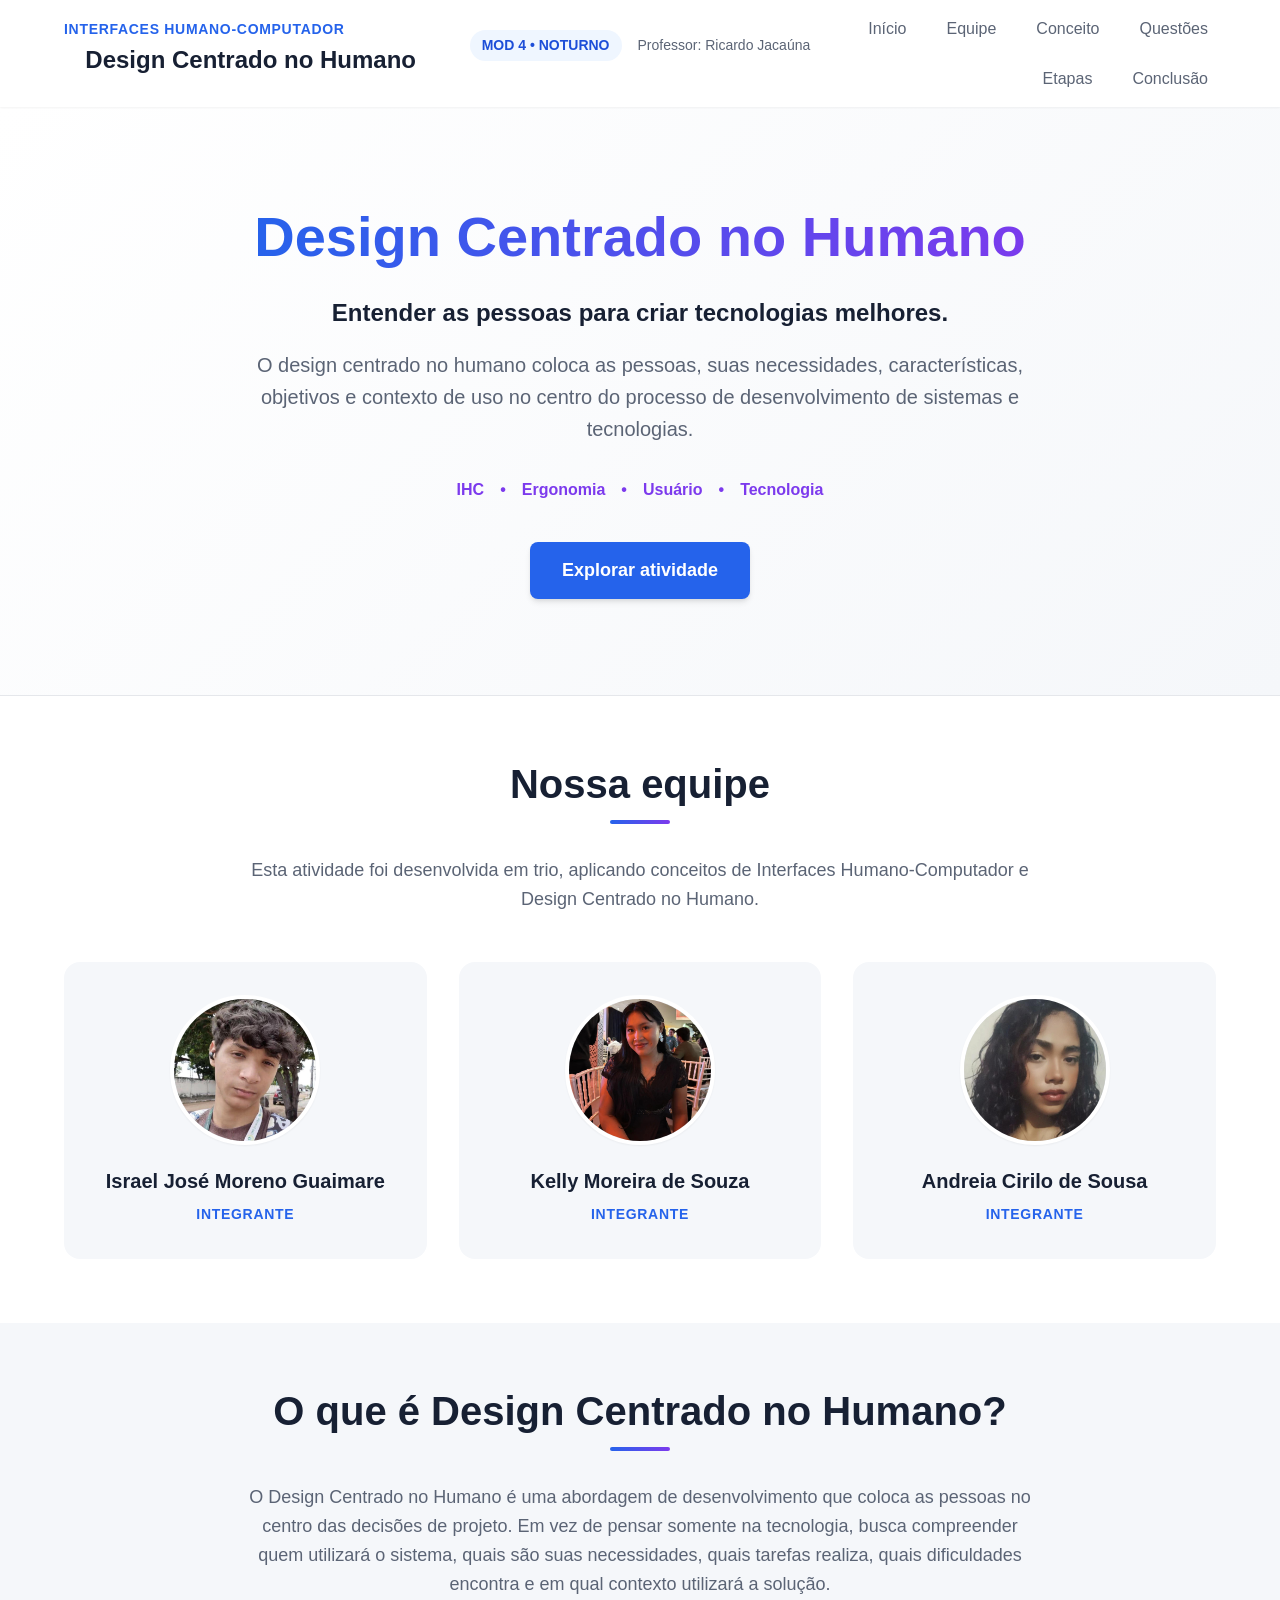
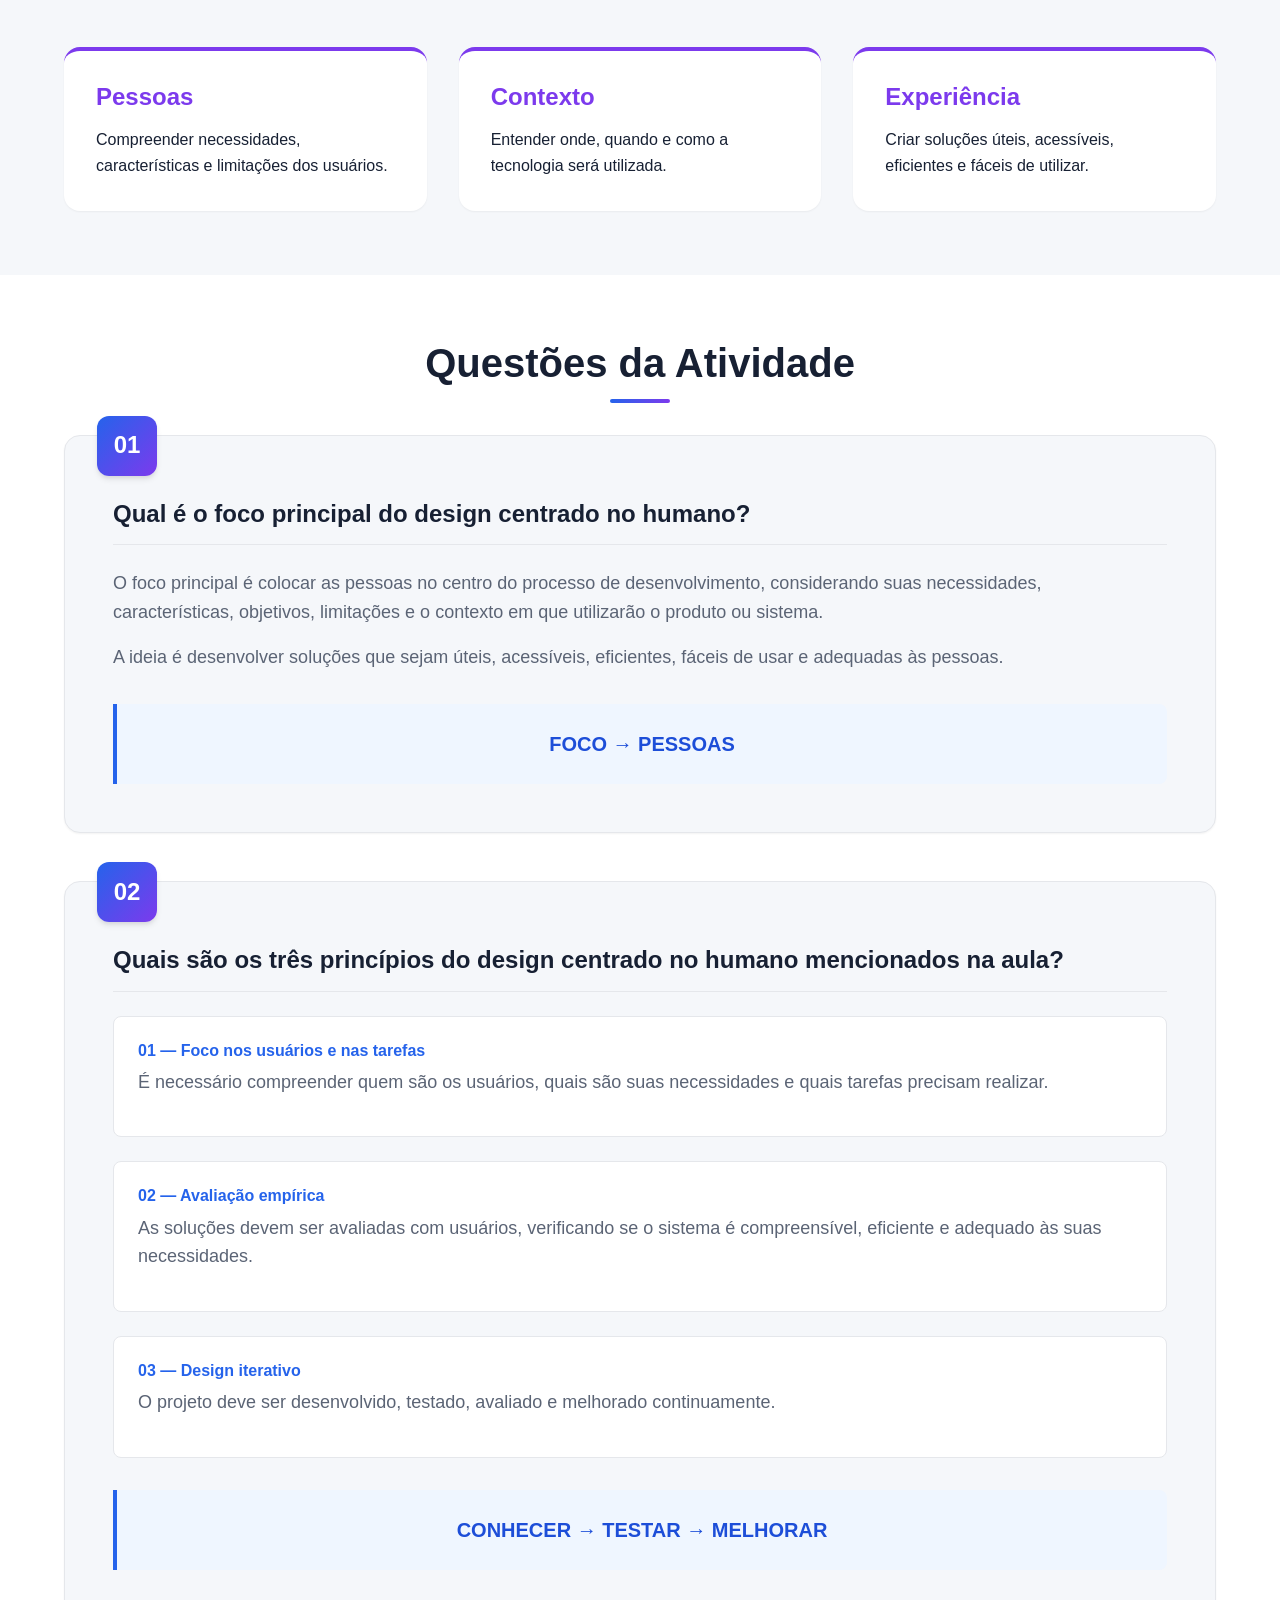
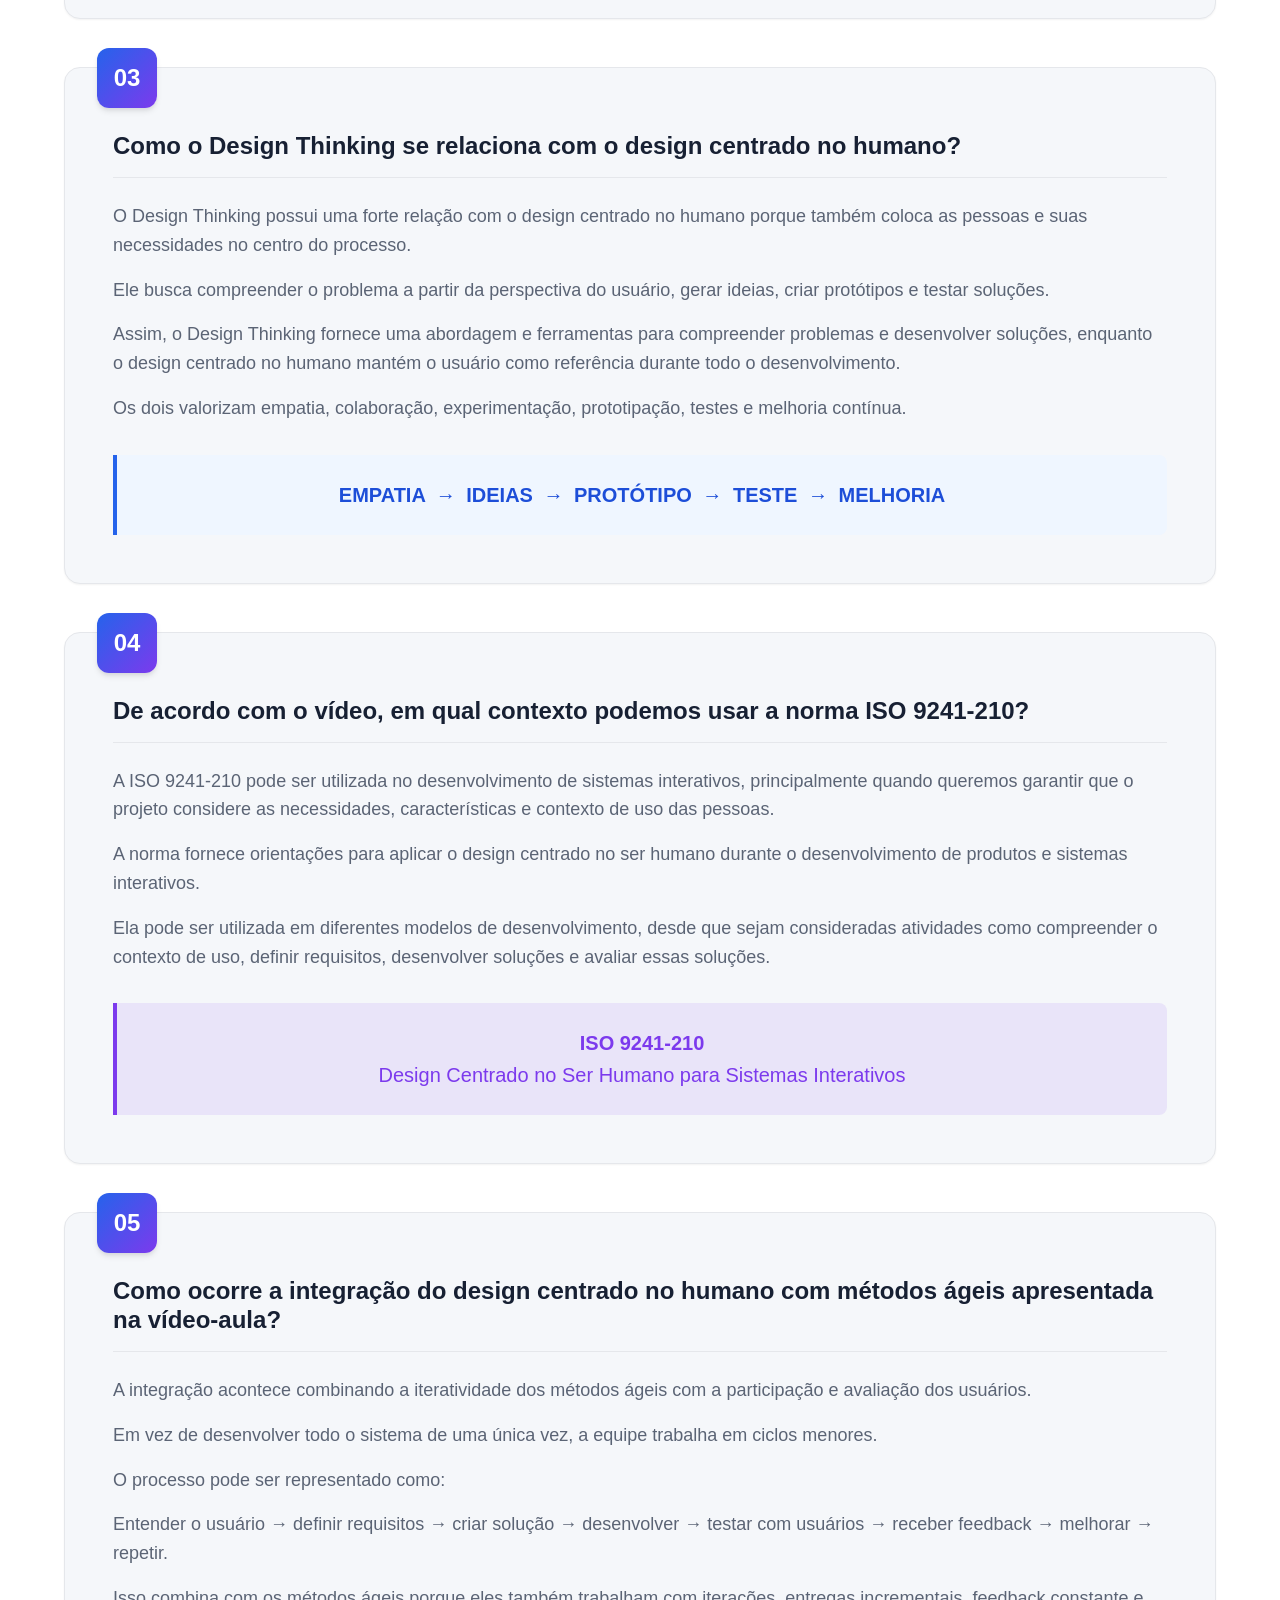
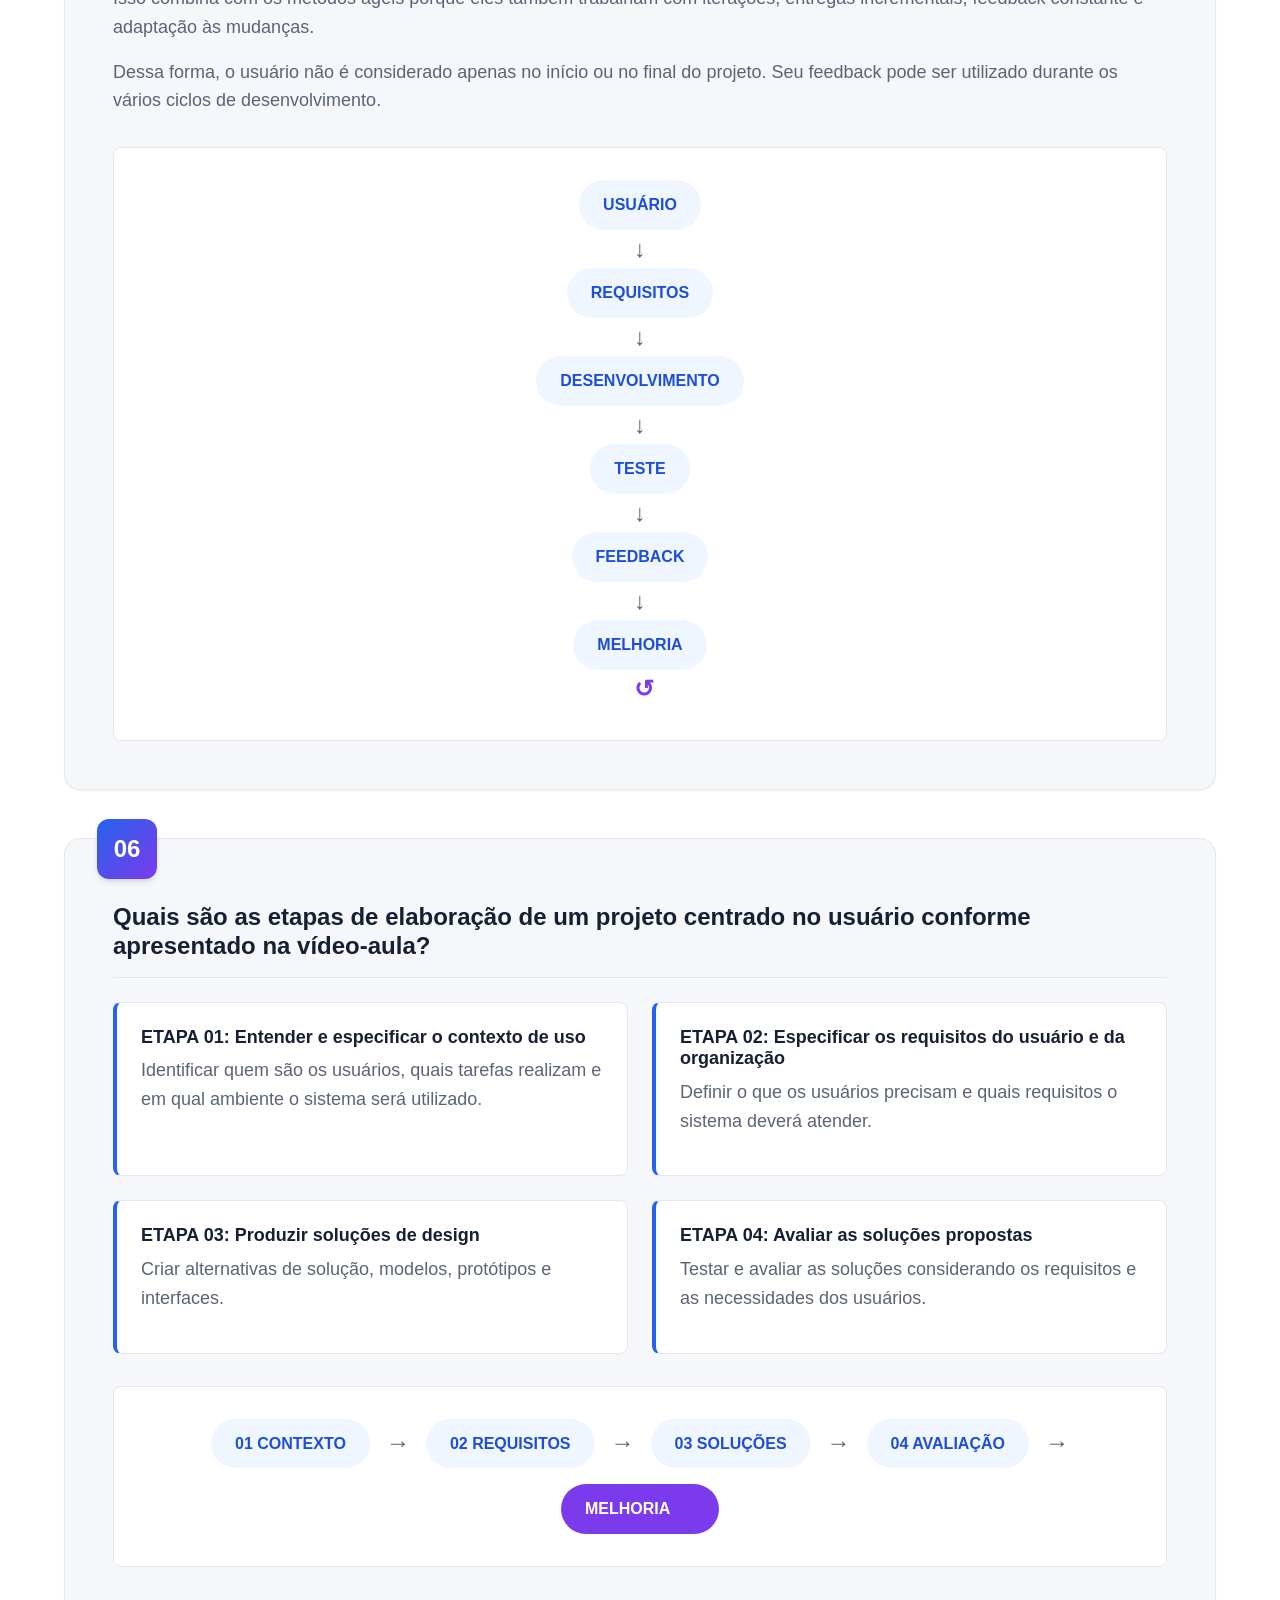
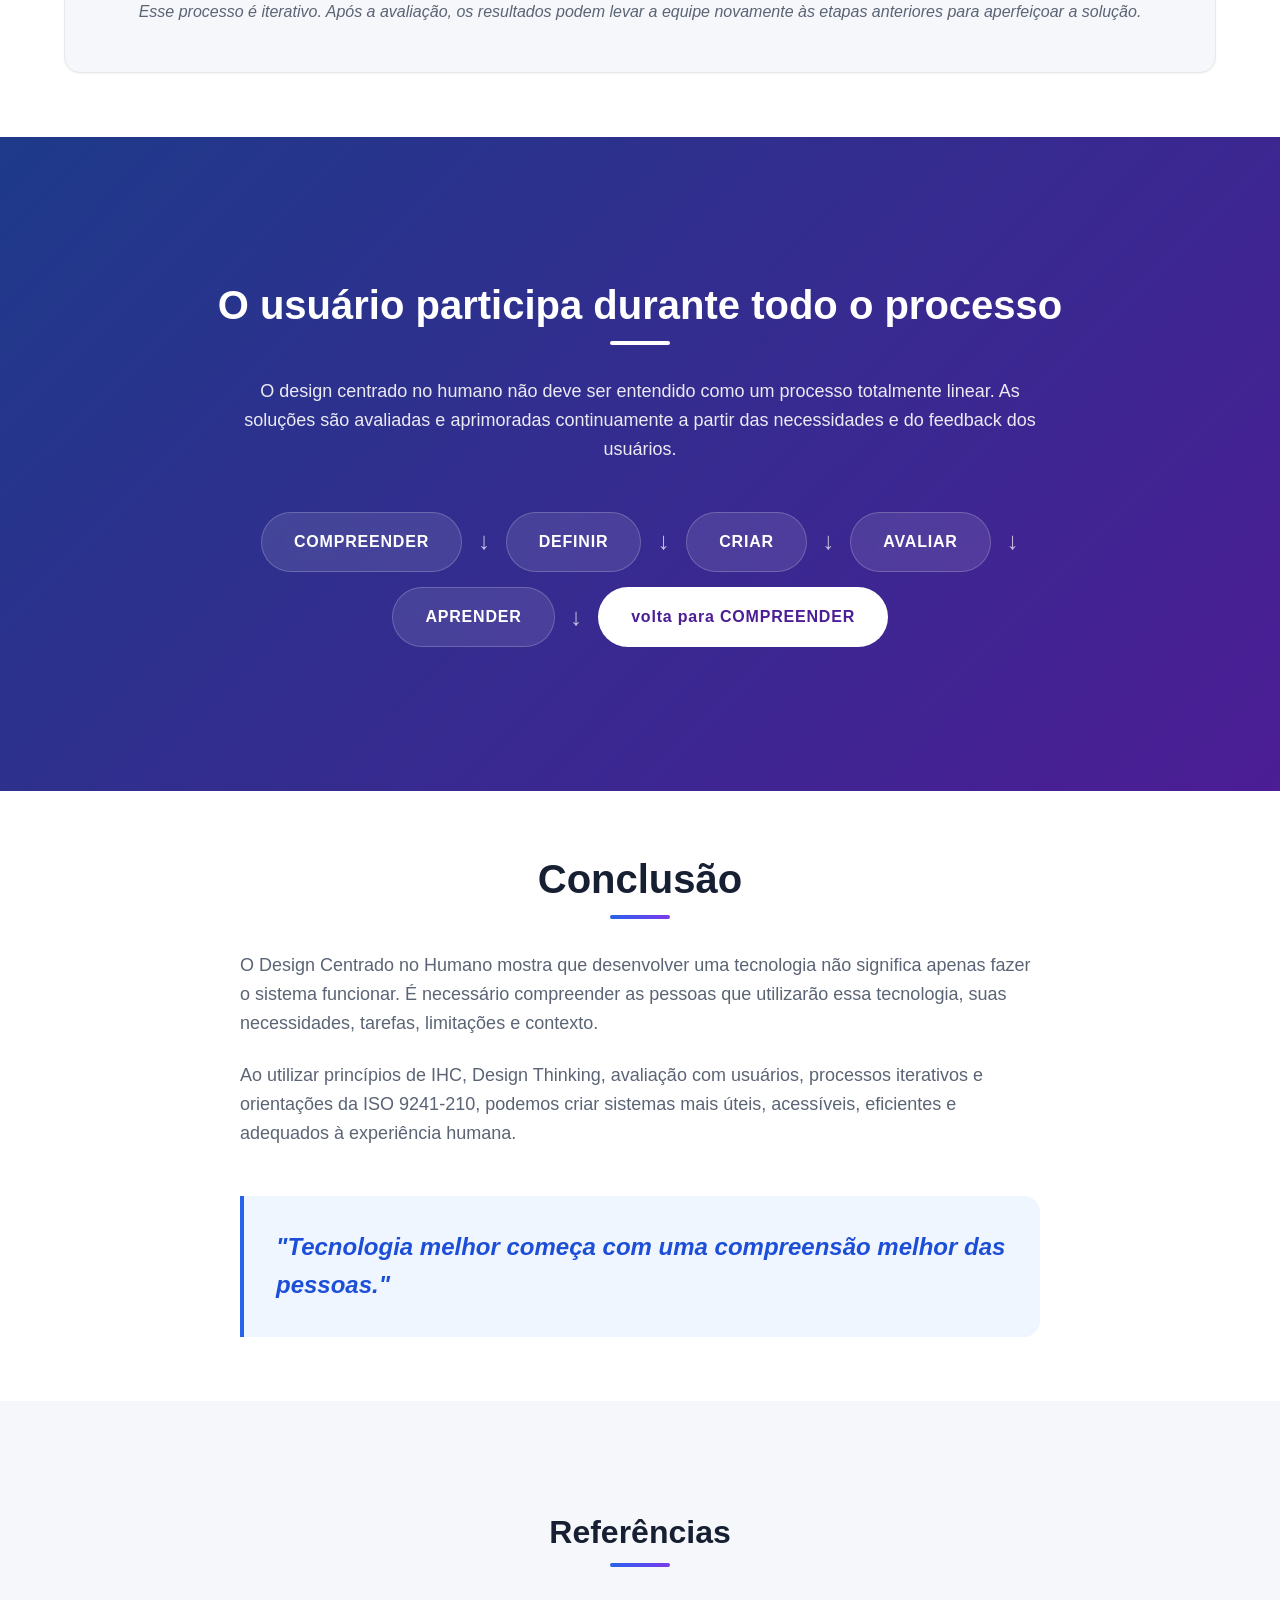
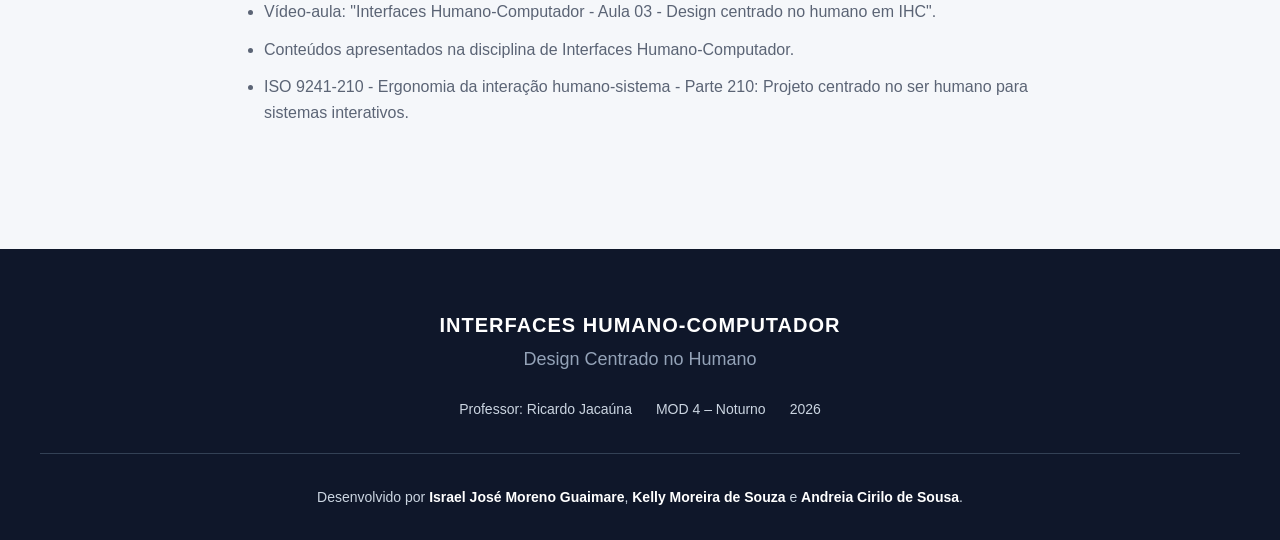
==== commit d76d8c39: "Versao Final" ====
--- a/atividade-ihc/index.html
+++ b/atividade-ihc/index.html
@@ -51,21 +51,21 @@
                 <div class="team-grid">
                     <article class="team-card">
                         <div class="img-wrapper">
-                            <img src="img/israel.jpg" alt="Israel José Moreno Guaimare" class="team-img">
+                            <img src="../img/Israel.jpeg" alt="Foto de Israel em ambiente externo, enquadrado dos ombros para cima e olhando diretamente para a câmera. Ele tem cabelos escuros, volumosos e ondulados, com mechas caindo sobre a testa, e usa um fone de ouvido. Veste uma camiseta marrom, mochila e um cordão de identificação verde e branco. Ao fundo aparecem árvores, calçada, muro, rua e veículos." class="team-img" loading="lazy">
                         </div>
                         <h3 class="team-name">Israel José Moreno Guaimare</h3>
                         <span class="team-role">Integrante</span>
                     </article>
                     <article class="team-card">
                         <div class="img-wrapper">
-                            <img src="img/kelly.jpg" alt="Kelly Moreira de Souza" class="team-img">
+                            <img src="../img/Kelly.jpeg" alt="Foto de Kelly sentada em uma cadeira durante um evento, olhando para a câmera e sorrindo levemente. Ela tem cabelos longos, lisos e escuros, repartidos ao centro e posicionados sobre os ombros. Usa vestido preto com detalhes de renda, brincos prateados e um colar delicado. Ao fundo aparecem mesas, cadeiras brancas, outras pessoas e iluminação quente de ambiente interno." class="team-img" loading="lazy">
                         </div>
                         <h3 class="team-name">Kelly Moreira de Souza</h3>
                         <span class="team-role">Integrante</span>
                     </article>
                     <article class="team-card">
                         <div class="img-wrapper">
-                            <img src="img/andreia.jpg" alt="Andreia Cirilo de Sousa" class="team-img">
+                            <img src="../img/Andreia.jpeg" alt="Retrato de Andreia em enquadramento próximo. Ela aparece de frente para a câmera, com cabelos longos, escuros e cacheados, distribuídos ao redor do rosto e sobre os ombros. Usa uma blusa preta de decote em V e um colar com pequeno pingente. A expressão é neutra, com os olhos direcionados para a câmera, diante de um fundo claro e discreto." class="team-img" loading="lazy">
                         </div>
                         <h3 class="team-name">Andreia Cirilo de Sousa</h3>
                         <span class="team-role">Integrante</span>
@@ -264,9 +264,9 @@
             <div class="section-container">
                 <h2>Referências</h2>
                 <ul class="references-list">
-                    <li>Vídeo-aula: "Interfaces Humano-Computador – Aula 03 – Design centrado no humano em IHC".</li>
+                    <li>Vídeo-aula: "Interfaces Humano-Computador - Aula 03 - Design centrado no humano em IHC".</li>
                     <li>Conteúdos apresentados na disciplina de Interfaces Humano-Computador.</li>
-                    <li>ISO 9241-210 — Ergonomia da interação humano-sistema — Parte 210: Projeto centrado no ser humano para sistemas interativos.</li>
+                    <li>ISO 9241-210 - Ergonomia da interação humano-sistema - Parte 210: Projeto centrado no ser humano para sistemas interativos.</li>
                 </ul>
             </div>
         </section>
